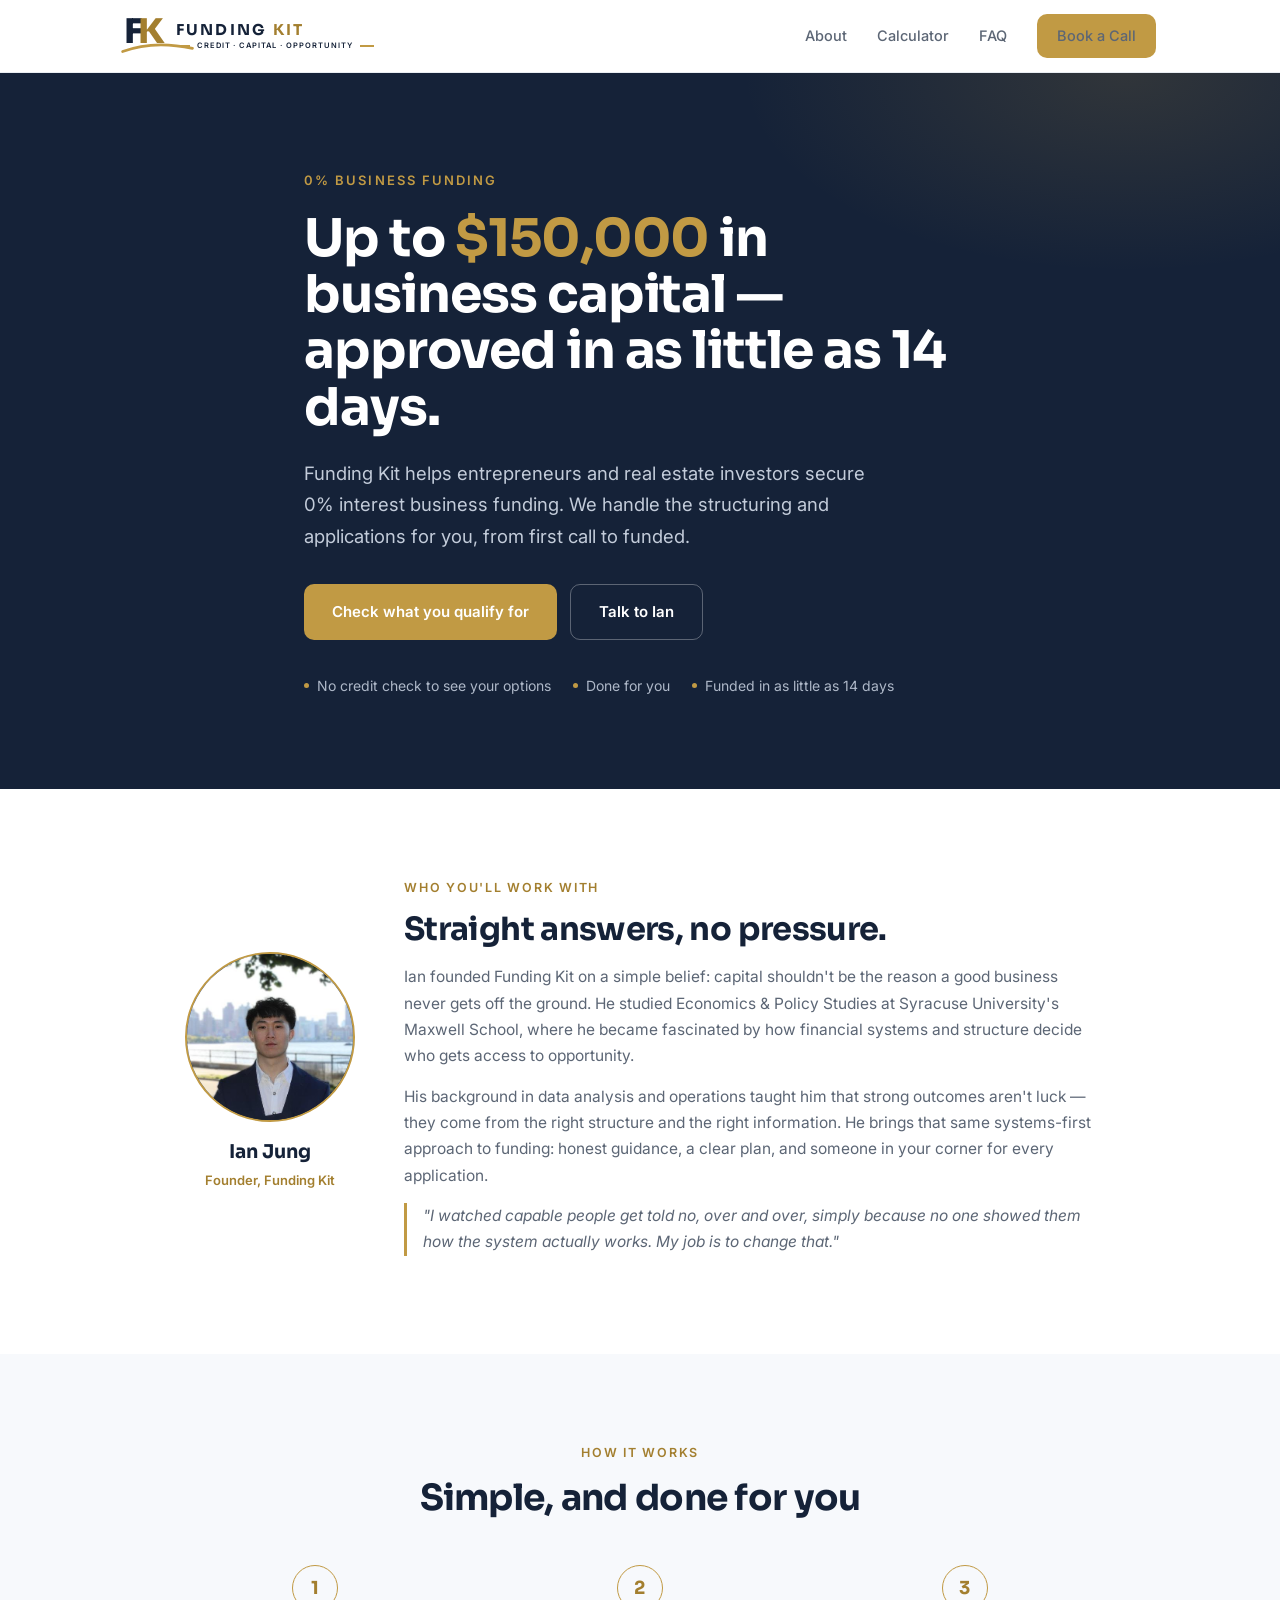
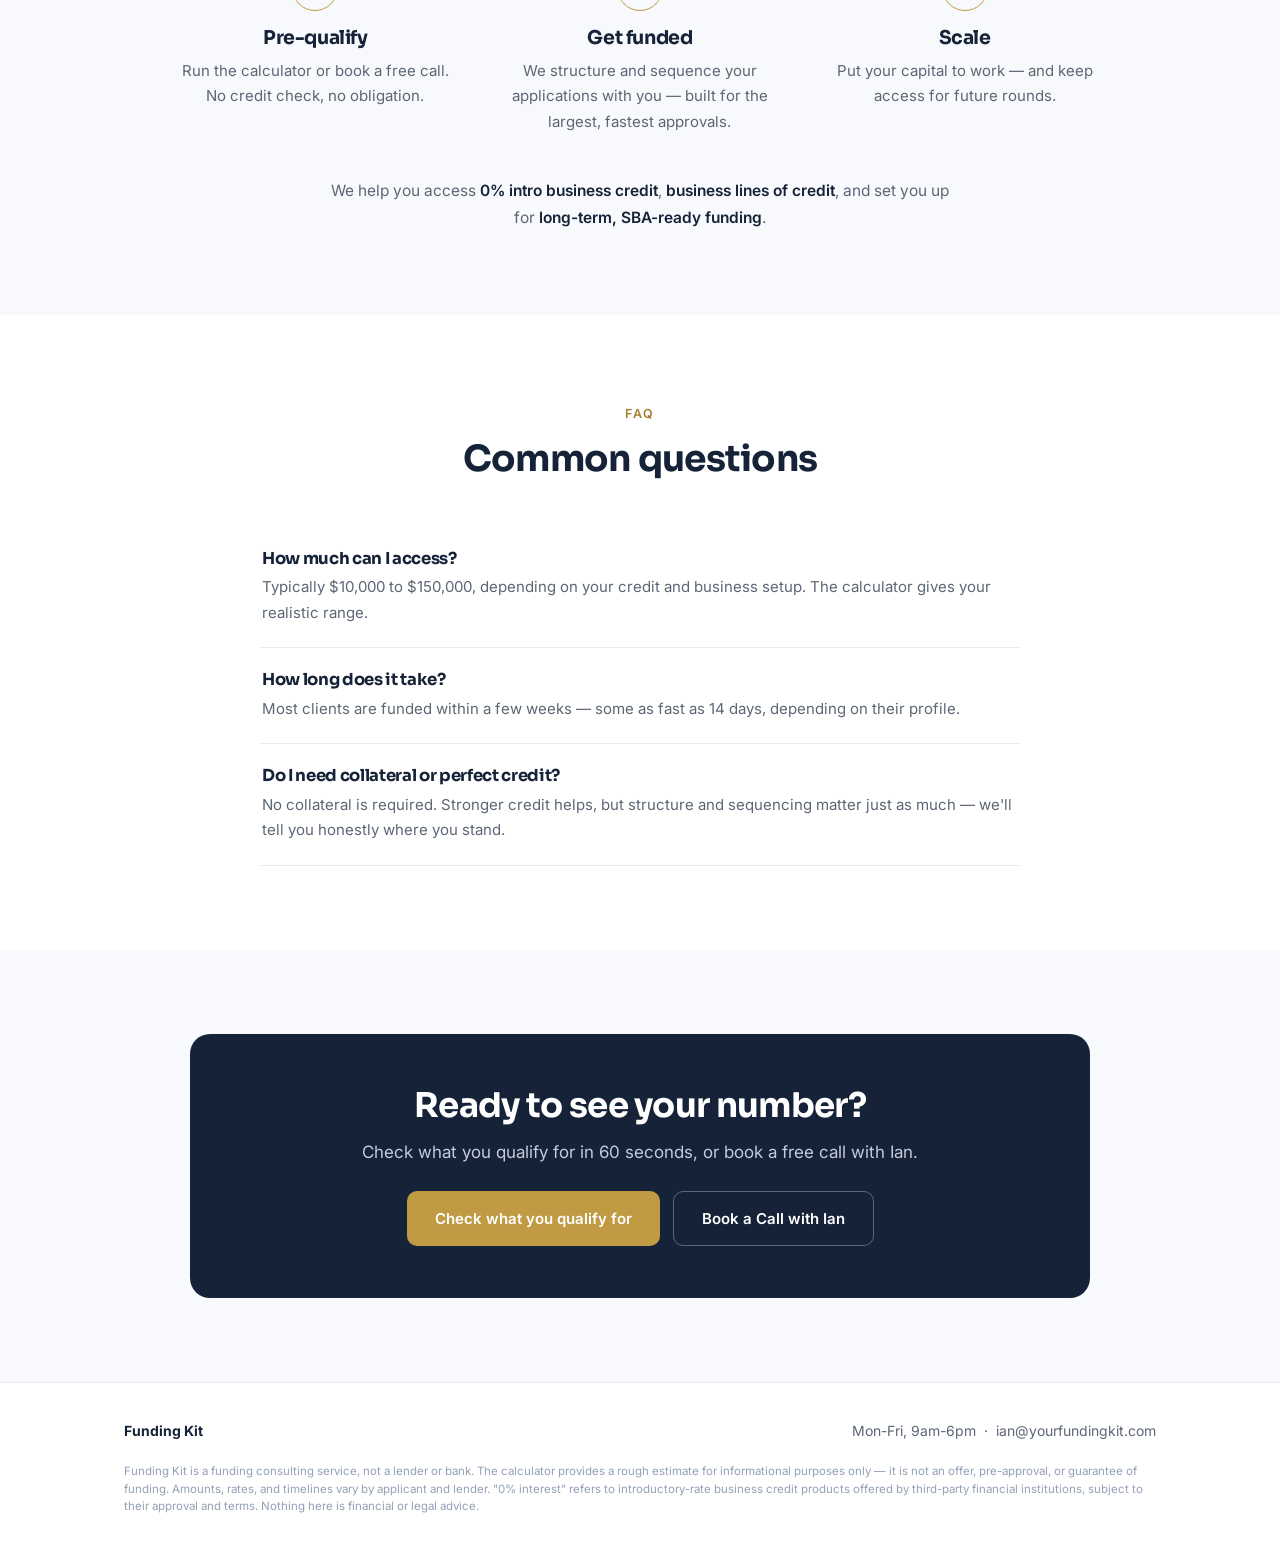
==== Fundingkit/Fundingkit/index.html @ 2d129548 "Add files via upload" ====
<!DOCTYPE html>
<html lang="en">
<head>
<meta charset="UTF-8" />
<meta name="viewport" content="width=device-width, initial-scale=1.0" />
<title>Funding Kit — 0% Business Funding, Done For You</title>
<meta name="description" content="Funding Kit helps entrepreneurs and real estate investors secure up to $150,000 in 0% business funding." />
<link rel="preconnect" href="https://fonts.googleapis.com">
<link rel="preconnect" href="https://fonts.gstatic.com" crossorigin>
<link href="https://fonts.googleapis.com/css2?family=Inter:wght@400;500;600&family=Sora:wght@600;700&display=swap" rel="stylesheet">
<style>
  :root{
    --bg:#ffffff; --ink:#141b26; --soft:#5c6675; --line:#e9edf2; --panel:#f7f9fc;
    --navy:#152238; --navy2:#1e2f4d; --gold:#c19a44; --gold-d:#a37f2f;
    --sans:'Inter',system-ui,-apple-system,Segoe UI,Roboto,Arial,sans-serif;
    --disp:'Sora','Inter',system-ui,sans-serif;
    --maxw:1080px;
    --sh:0 12px 34px rgba(20,27,38,.08);
  }
  *{box-sizing:border-box;margin:0;padding:0}
  html{scroll-behavior:smooth}
  body{background:var(--bg);color:var(--ink);font-family:var(--sans);font-size:16px;line-height:1.7;-webkit-font-smoothing:antialiased}
  a{text-decoration:none;color:inherit}
  h1,h2,h3{font-family:var(--disp);font-weight:700;letter-spacing:-.02em;color:var(--navy);line-height:1.18}
  .wrap{max-width:var(--maxw);margin:0 auto;padding:0 24px}
  .btn{display:inline-flex;align-items:center;justify-content:center;font-family:var(--sans);font-weight:600;border-radius:10px;padding:14px 28px;font-size:15px;cursor:pointer;border:none;transition:transform .18s,background .18s}
  .btn-gold{background:var(--gold);color:#fff}
  .btn-gold:hover{transform:translateY(-2px);background:var(--gold-d)}
  .btn-navy{background:var(--navy);color:#fff}
  .btn-navy:hover{transform:translatey(-2px);background:#1d2e4d}
  .btn-line{background:transparent;color:var(--navy);border:1px solid #d5dae2}
  .btn-line:hover{border-color:var(--navy)}

  header{position:sticky;top:0;z-index:50;background:rgba(255,255,255,.9);backdrop-filter:blur(12px);border-bottom:1px solid var(--line)}
  .nav{display:flex;align-items:center;justify-content:space-between;height:72px}
  .brand{display:flex;align-items:center;gap:13px}
  .brand .fk{position:relative;display:inline-flex;align-items:flex-end;font-family:var(--disp);font-weight:800;font-size:34px;line-height:.85;letter-spacing:-.05em;padding-bottom:7px}
  .brand .fk .f{color:var(--navy)}
  .brand .fk .k{color:var(--gold-d);margin-left:-3px}
  .brand .fk .sw{position:absolute;left:-3px;right:-10px;bottom:0;height:13px;overflow:visible}
  .brand .txt{display:flex;flex-direction:column;line-height:1.05}
  .brand .wm{font-family:var(--disp);font-weight:700;font-size:15px;letter-spacing:.15em}
  .brand .wm .n{color:var(--navy)}.brand .wm .g{color:var(--gold-d)}
  .brand .tl{display:flex;align-items:center;gap:7px;font-size:7.5px;font-weight:600;letter-spacing:.13em;color:var(--navy);margin-top:4px}
  .brand .tl:before,.brand .tl:after{content:"";height:1.5px;width:14px;background:var(--gold);flex:0 0 auto}
  .nav-links{display:flex;gap:30px;align-items:center}
  .nav-links a{color:var(--soft);font-weight:500;font-size:14.5px}
  .nav-links a:hover{color:var(--ink)}
  .nav-toggle{display:none;background:none;border:none;color:var(--navy);cursor:pointer;padding:6px;line-height:0}
  @media(max-width:820px){
    .nav-toggle{display:inline-flex}
    .nav-links{position:absolute;top:100%;left:0;right:0;background:#fff;border-bottom:1px solid var(--line);flex-direction:column;align-items:stretch;gap:0;padding:6px 0;box-shadow:0 14px 28px rgba(20,27,38,.1);display:none}
    .nav-links.open{display:flex}
    .nav-links a{padding:13px 24px;font-size:16px;color:var(--ink)}
    .nav-links a.btn{margin:10px 24px;text-align:center;justify-content:center}
  }

  .hero{background:var(--navy);color:#fff;padding:96px 0 92px;position:relative;overflow:hidden}
  .hero:before{content:"";position:absolute;inset:0;background:radial-gradient(620px 320px at 88% 0%,rgba(193,154,68,.16),transparent 62%)}
  .hero .in{position:relative;max-width:720px}
  .hero .kick{color:var(--gold);font-size:13px;font-weight:600;letter-spacing:.16em;text-transform:uppercase;margin-bottom:20px}
  .hero h1{font-size:clamp(34px,5vw,52px);color:#fff;line-height:1.08}
  .hero h1 span{color:var(--gold)}
  .hero p{color:#c3ccda;font-size:18.5px;margin:22px 0 32px;max-width:580px}
  .hero .cta{display:flex;gap:13px;flex-wrap:wrap}
  .hero .trust{margin-top:34px;color:#aeb8c8;font-size:14px;display:flex;gap:22px;flex-wrap:wrap}
  .hero .trust span{display:flex;gap:8px;align-items:center}
  .hero .trust span:before{content:"";width:5px;height:5px;border-radius:50%;background:var(--gold)}

  section{padding:84px 0}
  .lead{max-width:640px;margin:0 auto 46px;text-align:center}
  .lead .k{color:var(--gold-d);font-weight:600;letter-spacing:.14em;font-size:12.5px;text-transform:uppercase}
  .lead h2{font-size:clamp(26px,3.4vw,36px);margin-top:12px}
  .lead p{color:var(--soft);margin-top:12px;font-size:17px}

  /* Founder */
  .founder{display:flex;flex-wrap:wrap;gap:44px;align-items:center;max-width:920px;margin:0 auto}
  .founder .photo{flex:0 0 180px;text-align:center;margin:0 auto}
  .founder .av{width:170px;height:170px;border-radius:50%;margin:0 auto 14px;background:var(--navy);color:var(--gold);display:flex;align-items:center;justify-content:center;overflow:hidden;font-family:var(--disp);font-weight:700;font-size:48px;border:2px solid var(--gold)}
  .founder .av img{width:100%;height:100%;object-fit:cover;object-position:center 25%;display:block}
  .founder .nm{font-family:var(--disp);font-weight:700;color:var(--navy);font-size:19px}
  .founder .rl{color:var(--gold-d);font-size:13px;font-weight:600}
  .founder .bio{flex:1;min-width:300px}
  .founder .bio .k{color:var(--gold-d);font-weight:600;letter-spacing:.14em;font-size:12.5px;text-transform:uppercase}
  .founder .bio h2{font-size:clamp(24px,3vw,32px);margin:10px 0 16px}
  .founder .bio p{color:var(--soft);font-size:15.5px;margin-bottom:14px}
  .founder .quote{color:var(--navy);font-size:16px;font-style:italic;border-left:3px solid var(--gold);padding-left:16px}

  /* Steps */
  .steps{display:grid;grid-template-columns:repeat(3,1fr);gap:34px;max-width:940px;margin:0 auto}
  @media(max-width:820px){.steps{grid-template-columns:1fr;gap:26px}}
  .step{text-align:center}
  .step .b{width:46px;height:46px;border-radius:50%;border:1.5px solid var(--gold);color:var(--gold-d);display:grid;place-items:center;font-family:var(--disp);font-weight:700;font-size:18px;margin:0 auto 16px}
  .step h3{font-size:19px;margin-bottom:8px}
  .step p{color:var(--soft);font-size:15px}
  .secure{text-align:center;color:var(--soft);font-size:15.5px;max-width:640px;margin:44px auto 0}
  .secure b{color:var(--navy);font-weight:600}

  .calc-sec{background:var(--panel)}

  /* FAQ */
  .faq{max-width:760px;margin:0 auto}
  .q{border-bottom:1px solid var(--line);padding:22px 2px}
  .q h3{font-size:16.5px;margin-bottom:6px}
  .q p{color:var(--soft);font-size:15px}

  .cta-band{background:var(--navy);border-radius:20px;padding:52px 34px;text-align:center;color:#fff;max-width:900px;margin:0 auto}
  .cta-band h2{color:#fff;font-size:clamp(25px,3.2vw,34px)}
  .cta-band p{color:#c3ccda;margin:12px 0 24px;font-size:17px}
  .cta-band .row{display:flex;gap:13px;justify-content:center;flex-wrap:wrap}

  footer{border-top:1px solid var(--line);padding:36px 0;color:var(--soft)}
  .foot{display:flex;justify-content:space-between;gap:14px;flex-wrap:wrap;font-size:14px;align-items:center}
  .foot a{color:var(--navy);font-weight:600}
  .disc{max-width:var(--maxw);margin:20px auto 0;padding:0 24px;color:#93a0b5;font-size:11.5px;line-height:1.55}
</style>
</head>
<body>
<header id="top"><div class="wrap nav">
  <a href="index.html" class="brand" aria-label="Funding Kit — home" style="cursor:pointer">
    <span class="fk"><span class="f">F</span><span class="k">K</span><svg class="sw" viewBox="0 0 90 16" preserveAspectRatio="none" aria-hidden="true"><path d="M2 13 C 28 3, 60 3, 88 9" stroke="#c19a44" stroke-width="3.4" fill="none" stroke-linecap="round"/></svg></span>
    <span class="txt"><span class="wm"><span class="n">FUNDING</span> <span class="g">KIT</span></span><span class="tl">CREDIT · CAPITAL · OPPORTUNITY</span></span>
  </a>
  <nav class="nav-links" onclick="this.classList.remove('open')">
    <a href="#about">About</a><a href="calculator.html">Calculator</a><a href="#faq">FAQ</a>
    <a href="https://calendly.com/ian-yourfundingkit/30min" target="_blank" rel="noopener" class="btn btn-gold" style="padding:10px 20px">Book a Call</a>
  </nav>
  <button class="nav-toggle" aria-label="Open menu" onclick="this.closest('.nav').querySelector('.nav-links').classList.toggle('open')"><svg width="26" height="26" viewBox="0 0 24 24" fill="none" stroke="currentColor" stroke-width="2" stroke-linecap="round" aria-hidden="true"><path d="M3 6h18M3 12h18M3 18h18"/></svg></button>
</div></header>

<section class="hero"><div class="wrap in">
  <div class="kick">0% Business Funding</div>
  <h1>Up to <span>$150,000</span> in business capital — approved in as little as 14 days.</h1>
  <p>Funding Kit helps entrepreneurs and real estate investors secure 0% interest business funding. We handle the structuring and applications for you, from first call to funded.</p>
  <div class="cta">
    <a href="calculator.html" class="btn btn-gold">Check what you qualify for</a>
    <a href="https://calendly.com/ian-yourfundingkit/30min" target="_blank" rel="noopener" class="btn btn-line" style="color:#fff;border-color:rgba(255,255,255,.3)">Talk to Ian</a>
  </div>
  <div class="trust">
    <span>No credit check to see your options</span><span>Done for you</span><span>Funded in as little as 14 days</span>
  </div>
</div></section>

<section id="about"><div class="wrap">
  <div class="founder">
    <div class="photo">
      <div class="av"><img src="ian.jpg" alt="Ian Jung" onerror="this.style.display='none';this.parentNode.textContent='IJ'"></div>
      <div class="nm">Ian Jung</div>
      <div class="rl">Founder, Funding Kit</div>
    </div>
    <div class="bio">
      <span class="k">Who You'll Work With</span>
      <h2>Straight answers, no pressure.</h2>
      <p>Ian founded Funding Kit on a simple belief: capital shouldn't be the reason a good business never gets off the ground. He studied Economics &amp; Policy Studies at Syracuse University's Maxwell School, where he became fascinated by how financial systems and structure decide who gets access to opportunity.</p>
      <p>His background in data analysis and operations taught him that strong outcomes aren't luck — they come from the right structure and the right information. He brings that same systems-first approach to funding: honest guidance, a clear plan, and someone in your corner for every application.</p>
      <p class="quote">"I watched capable people get told no, over and over, simply because no one showed them how the system actually works. My job is to change that."</p>
    </div>
  </div>
</div></section>

<section id="how" class="calc-sec"><div class="wrap">
  <div class="lead"><span class="k">How It Works</span><h2>Simple, and done for you</h2></div>
  <div class="steps">
    <div class="step"><div class="b">1</div><h3>Pre-qualify</h3><p>Run the calculator or book a free call. No credit check, no obligation.</p></div>
    <div class="step"><div class="b">2</div><h3>Get funded</h3><p>We structure and sequence your applications with you — built for the largest, fastest approvals.</p></div>
    <div class="step"><div class="b">3</div><h3>Scale</h3><p>Put your capital to work — and keep access for future rounds.</p></div>
  </div>
  <p class="secure">We help you access <b>0% intro business credit</b>, <b>business lines of credit</b>, and set you up for <b>long-term, SBA-ready funding</b>.</p>
</div></section>

<section id="faq"><div class="wrap">
  <div class="lead"><span class="k">FAQ</span><h2>Common questions</h2></div>
  <div class="faq">
    <div class="q"><h3>How much can I access?</h3><p>Typically $10,000 to $150,000, depending on your credit and business setup. The calculator gives your realistic range.</p></div>
    <div class="q"><h3>How long does it take?</h3><p>Most clients are funded within a few weeks — some as fast as 14 days, depending on their profile.</p></div>
    <div class="q"><h3>Do I need collateral or perfect credit?</h3><p>No collateral is required. Stronger credit helps, but structure and sequencing matter just as much — we'll tell you honestly where you stand.</p></div>
  </div>
</div></section>

<section id="apply" class="calc-sec"><div class="wrap"><div class="cta-band">
  <h2>Ready to see your number?</h2>
  <p>Check what you qualify for in 60 seconds, or book a free call with Ian.</p>
  <div class="row">
    <a href="calculator.html" class="btn btn-gold">Check what you qualify for</a>
    <a href="https://calendly.com/ian-yourfundingkit/30min" target="_blank" rel="noopener" class="btn btn-line" style="color:#fff;border-color:rgba(255,255,255,.3)">Book a Call with Ian</a>
  </div>
</div></div></section>

<footer><div class="wrap foot">
  <div><strong style="color:var(--navy)">Funding Kit</strong></div>
  <div>Mon-Fri, 9am-6pm &nbsp;·&nbsp; ian@yourfundingkit.com</div>
</div>
<div class="disc">Funding Kit is a funding consulting service, not a lender or bank. The calculator provides a rough estimate for informational purposes only — it is not an offer, pre-approval, or guarantee of funding. Amounts, rates, and timelines vary by applicant and lender. "0% interest" refers to introductory-rate business credit products offered by third-party financial institutions, subject to their approval and terms. Nothing here is financial or legal advice.</div>
</footer>
</body>
</html>
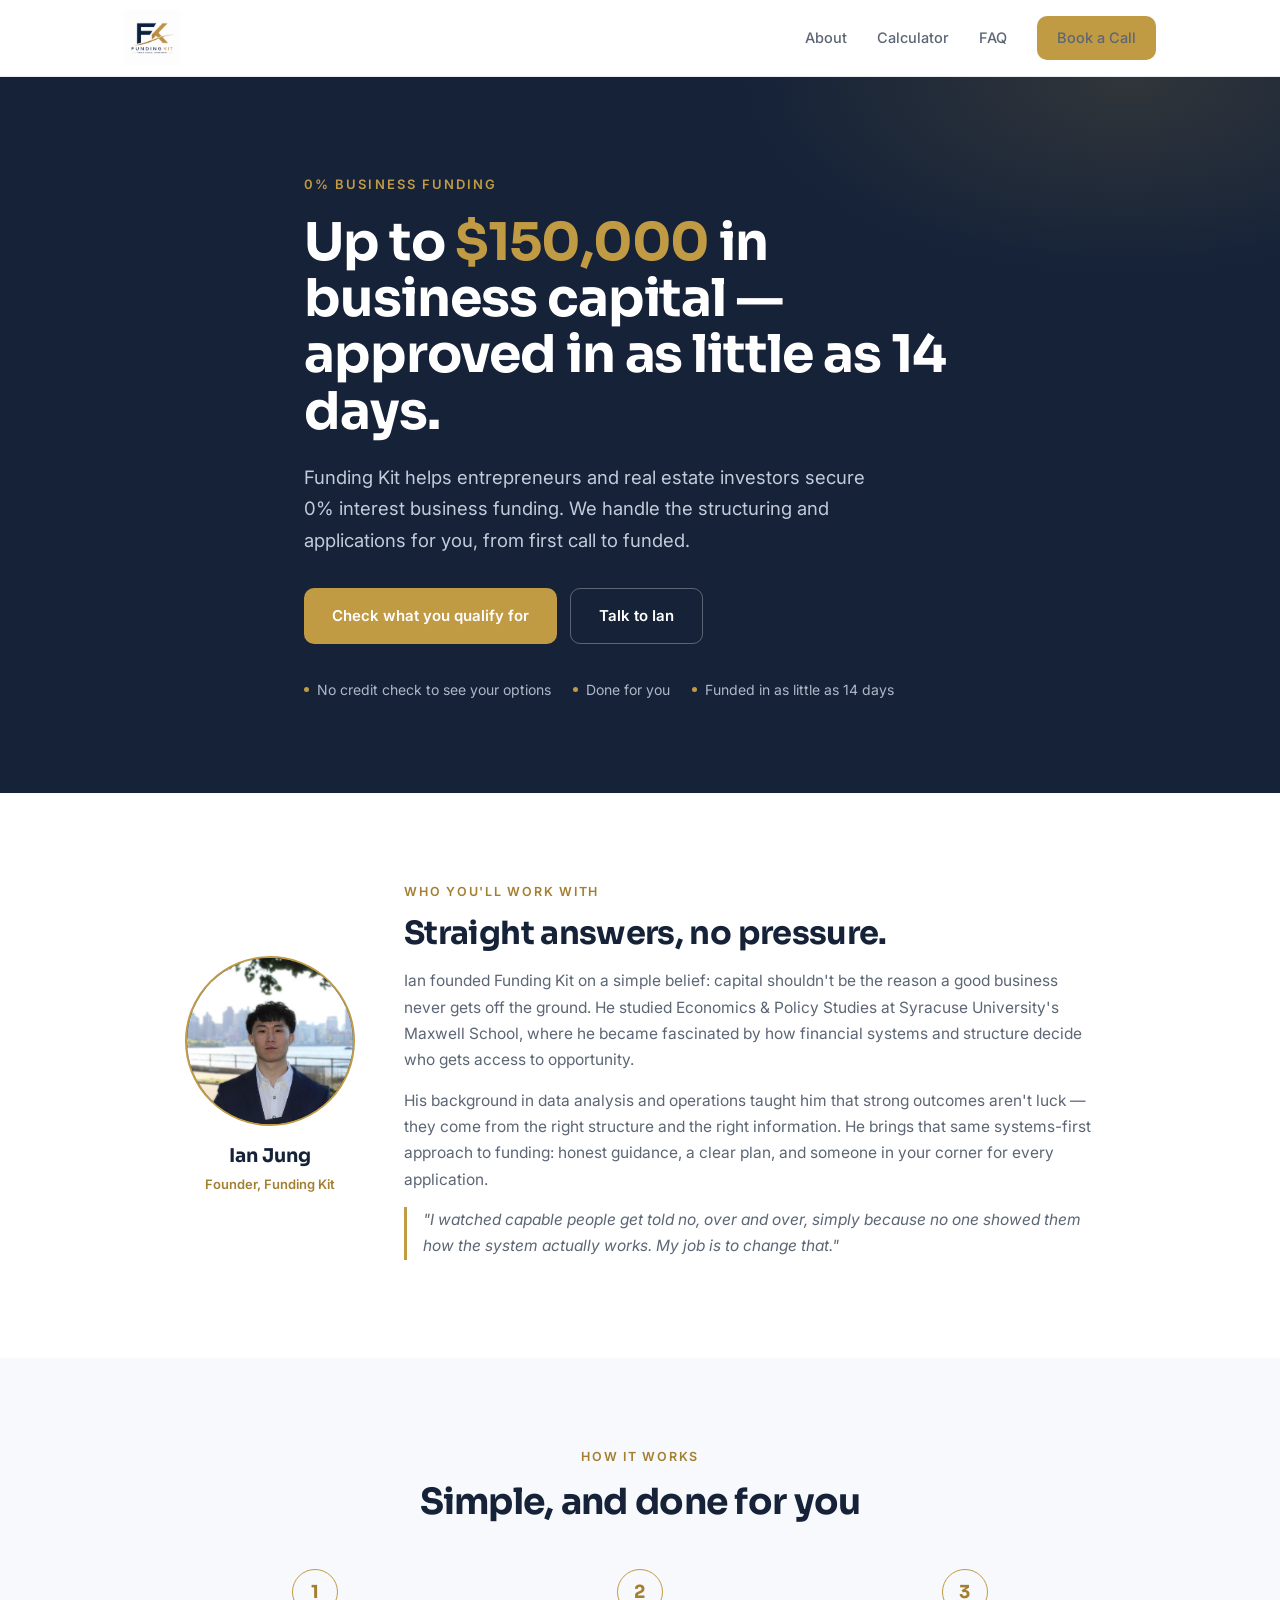
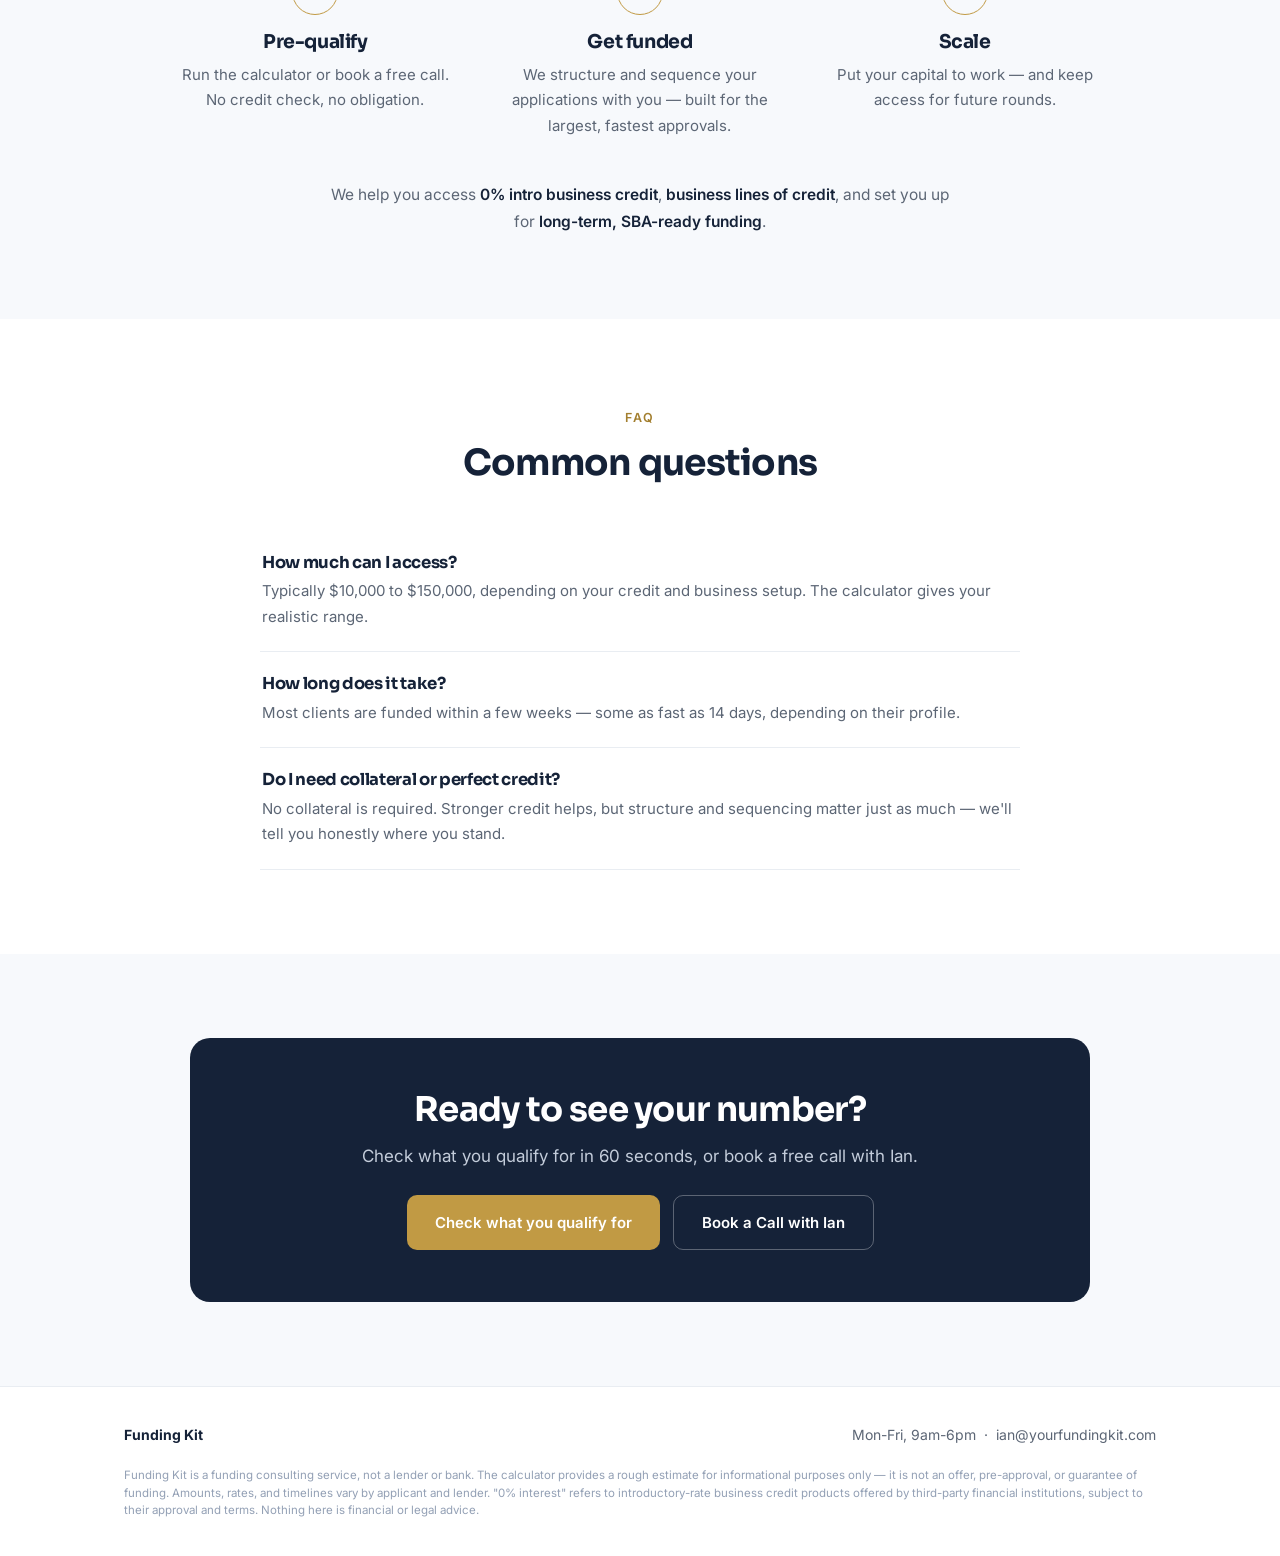
==== commit 77652e7f: "Add files via upload" ====
--- a/Fundingkit/Fundingkit/index.html
+++ b/Fundingkit/Fundingkit/index.html
@@ -5,6 +5,17 @@
 <meta name="viewport" content="width=device-width, initial-scale=1.0" />
 <title>Funding Kit — 0% Business Funding, Done For You</title>
 <meta name="description" content="Funding Kit helps entrepreneurs and real estate investors secure up to $150,000 in 0% business funding." />
+<meta property="og:type" content="website" />
+<meta property="og:url" content="https://yourfundingkit.com/" />
+<meta property="og:title" content="Funding Kit — Up to $150,000 in 0% Business Funding" />
+<meta property="og:description" content="We help entrepreneurs and real estate investors secure 0% business funding — approved in as little as 14 days. Done for you." />
+<meta property="og:image" content="https://yourfundingkit.com/og.png" />
+<meta property="og:image:width" content="1200" />
+<meta property="og:image:height" content="630" />
+<meta name="twitter:card" content="summary_large_image" />
+<meta name="twitter:title" content="Funding Kit — Up to $150,000 in 0% Business Funding" />
+<meta name="twitter:description" content="0% business funding, done for you. Approved in as little as 14 days." />
+<meta name="twitter:image" content="https://yourfundingkit.com/og.png" />
 <link rel="preconnect" href="https://fonts.googleapis.com">
 <link rel="preconnect" href="https://fonts.gstatic.com" crossorigin>
 <link href="https://fonts.googleapis.com/css2?family=Inter:wght@400;500;600&family=Sora:wght@600;700&display=swap" rel="stylesheet">
@@ -32,17 +43,10 @@
   .btn-line:hover{border-color:var(--navy)}
 
   header{position:sticky;top:0;z-index:50;background:rgba(255,255,255,.9);backdrop-filter:blur(12px);border-bottom:1px solid var(--line)}
-  .nav{display:flex;align-items:center;justify-content:space-between;height:72px}
+  .nav{display:flex;align-items:center;justify-content:space-between;height:76px}
   .brand{display:flex;align-items:center;gap:13px}
-  .brand .fk{position:relative;display:inline-flex;align-items:flex-end;font-family:var(--disp);font-weight:800;font-size:34px;line-height:.85;letter-spacing:-.05em;padding-bottom:7px}
-  .brand .fk .f{color:var(--navy)}
-  .brand .fk .k{color:var(--gold-d);margin-left:-3px}
-  .brand .fk .sw{position:absolute;left:-3px;right:-10px;bottom:0;height:13px;overflow:visible}
-  .brand .txt{display:flex;flex-direction:column;line-height:1.05}
-  .brand .wm{font-family:var(--disp);font-weight:700;font-size:15px;letter-spacing:.15em}
-  .brand .wm .n{color:var(--navy)}.brand .wm .g{color:var(--gold-d)}
-  .brand .tl{display:flex;align-items:center;gap:7px;font-size:7.5px;font-weight:600;letter-spacing:.13em;color:var(--navy);margin-top:4px}
-  .brand .tl:before,.brand .tl:after{content:"";height:1.5px;width:14px;background:var(--gold);flex:0 0 auto}
+  .brand-logo{height:56px;width:auto;display:block}
+  @media(max-width:820px){.brand-logo{height:46px}}
   .nav-links{display:flex;gap:30px;align-items:center}
   .nav-links a{color:var(--soft);font-weight:500;font-size:14.5px}
   .nav-links a:hover{color:var(--ink)}
@@ -118,8 +122,7 @@
 <body>
 <header id="top"><div class="wrap nav">
   <a href="index.html" class="brand" aria-label="Funding Kit — home" style="cursor:pointer">
-    <span class="fk"><span class="f">F</span><span class="k">K</span><svg class="sw" viewBox="0 0 90 16" preserveAspectRatio="none" aria-hidden="true"><path d="M2 13 C 28 3, 60 3, 88 9" stroke="#c19a44" stroke-width="3.4" fill="none" stroke-linecap="round"/></svg></span>
-    <span class="txt"><span class="wm"><span class="n">FUNDING</span> <span class="g">KIT</span></span><span class="tl">CREDIT · CAPITAL · OPPORTUNITY</span></span>
+    <img src="logo.png" alt="Funding Kit" class="brand-logo">
   </a>
   <nav class="nav-links" onclick="this.classList.remove('open')">
     <a href="#about">About</a><a href="calculator.html">Calculator</a><a href="#faq">FAQ</a>
